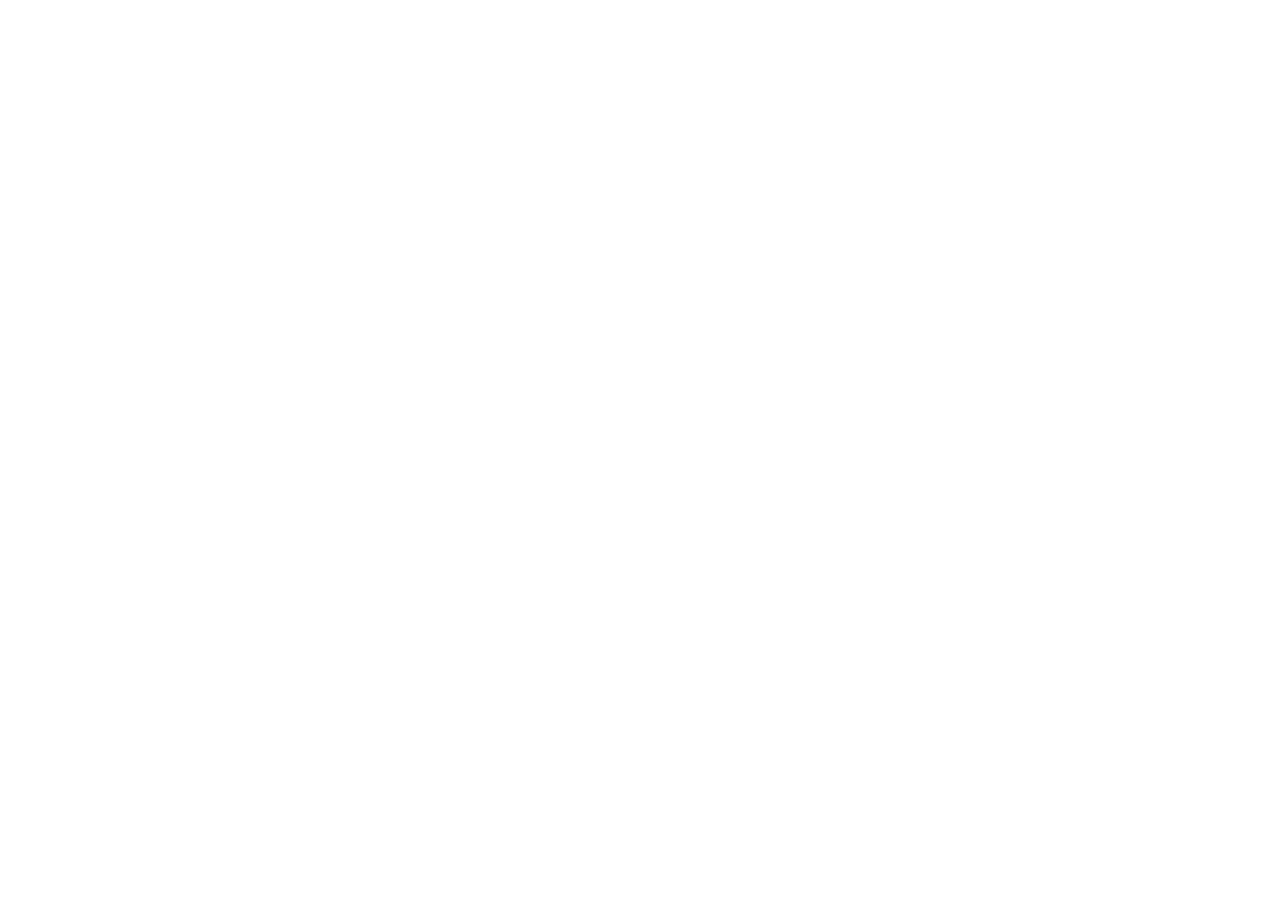
==== index.html @ 333dd953 "Updated Nov 5 2024" ====
<!DOCTYPE html>
<html lang="en">

<head>
    <meta charset="UTF-8">
    <meta name="viewport" content="width=device-width, initial-scale=1.0">
    <title>pol.jerryly.top</title>
</head>

<body>

</body>

</html>
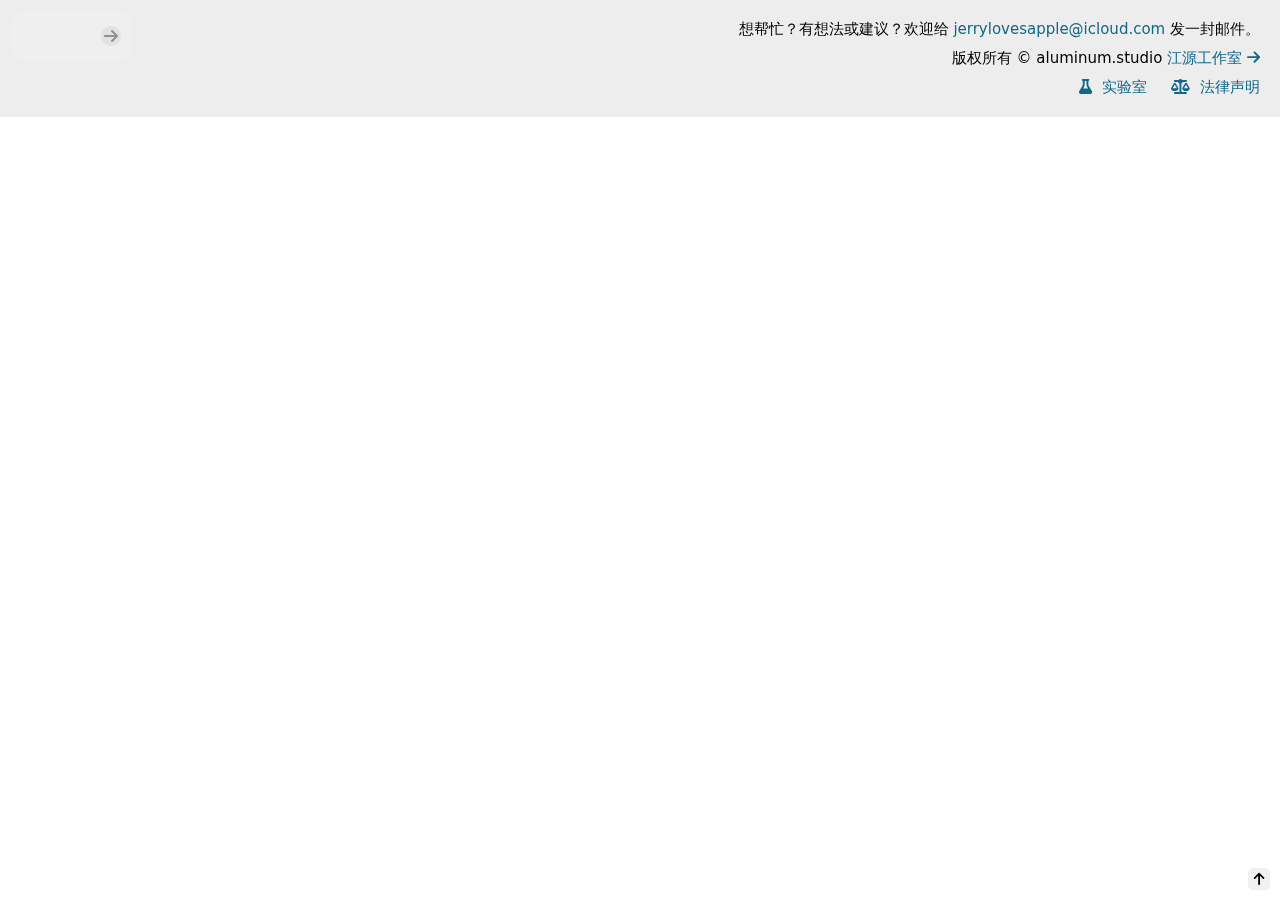
==== commit be24beec: "Updated Nov 5 2024" ====
--- a/index.html
+++ b/index.html
@@ -5,10 +5,21 @@
     <meta charset="UTF-8">
     <meta name="viewport" content="width=device-width, initial-scale=1.0">
     <title>pol.jerryly.top</title>
+    <script src="./static/js/jquery-3.7.1.js"></script>
+    <script src="./static/js/include.js"></script>
+    <script src="./static/js/loader.js"></script>
+    <link rel="stylesheet" href="./static/css/style.css">
+    <link rel="stylesheet" href="./static/fontawesome/css/all.css">
+    <link rel="preconnect" href="https://rsms.me/">
+    <link rel="stylesheet" href="https://rsms.me/inter/inter.css">
 </head>
 
 <body>
-
+    <include src="./layout/layout_for_index.html"></include>
+    <div class="loader-wrapper">
+        <i class="fa-solid fa-spinner fa-spin"></i>&emsp;<span id="loader-prompt">Preparing elements.</span>
+    </div>
+    <include src="./layout/footer.html"></include>
 </body>
 
 </html>--- a/static/css/style.css
+++ b/static/css/style.css
@@ -0,0 +1,663 @@
+/* 
+ * Author: Jiangyuan Li
+ * Version: 7.0
+ */
+
+/* all styles */
+
+:root {
+    color-scheme: light dark;
+    background: white;
+    color: black;
+}
+
+/* header styles */
+
+body {
+    margin: 0;
+}
+
+#attic {
+    width: 120px;
+    height: 50px;
+    position: fixed;
+    left: 10px;
+    top: 10px;
+    z-index: 40;
+    border-radius: 10px;
+    background-color: rgba(238, 238, 238, 0.85);
+    backdrop-filter: blur(12px);
+    -webkit-backdrop-filter: blur(12px);
+    -moz-backdrop-filter: blur(12px);
+    border: solid 1px #eee;
+    overflow-x: hidden;
+    overflow-y: scroll;
+    scrollbar-width: none;
+    transition: all 0.3s cubic-bezier(0, 1, 0, 1.03);
+}
+
+#attic>a {
+    display: block;
+    width: 75px;
+    transition: all 0.2s;
+    margin-left: 5px;
+    border-radius: 10px;
+}
+
+#attic>a:hover {
+    background-color: rgba(192, 192, 192, 0.50);
+}
+
+#attic.collapse>a {
+    border-radius: 5px;
+}
+
+.b-item a,
+#back-to-top a {
+    color: unset !important;
+    text-decoration: none !important;
+    display: block;
+    width: 100%;
+}
+
+#attic.collapse {
+    width: 250px;
+    height: calc(100vh - 20px);
+    border-radius: 15px;
+}
+
+#attic-items {
+    overflow-x: hidden;
+    overflow-y: scroll;
+    scrollbar-width: none;
+    padding-bottom: 5px;
+}
+
+.b-item {
+    width: calc(100% - 20px);
+    margin-left: 10px;
+    margin-top: 10px;
+    height: 18px;
+    padding-bottom: 5px;
+    color: transparent;
+    transition: all 0.2s;
+    font-size: 14px;
+    font-family: 'Inter', 'Source Han Sans', system-ui, -apple-system, BlinkMacSystemFont, 'Segoe UI', Roboto, Oxygen, Ubuntu, Cantarell, 'Open Sans', 'Helvetica Neue', sans-serif;
+}
+
+.b-item-0 {
+    height: 40px;
+    aspect-ratio: 9/5;
+    margin-top: 5px;
+    background-image: url(../img/home-button-light.svg);
+}
+
+.b-item-1 {
+    width: calc(100% - 20px);
+    margin-left: 10px;
+    padding-bottom: 5px;
+    color: transparent;
+    font-size: 14px;
+    font-family: 'Inter', 'Source Han Sans', system-ui, -apple-system, BlinkMacSystemFont, 'Segoe UI', Roboto, Oxygen, Ubuntu, Cantarell, 'Open Sans', 'Helvetica Neue', sans-serif;
+    border-bottom: solid 1px #cfcfcf;
+    transition: all 0.2s;
+}
+
+.b-item-2 {
+    width: calc(100% - 20px);
+    margin-left: 10px;
+    margin-top: 10px;
+    padding-bottom: 5px;
+    color: transparent;
+    font-size: 14px;
+    font-family: 'Inter', 'Source Han Sans', system-ui, -apple-system, BlinkMacSystemFont, 'Segoe UI', Roboto, Oxygen, Ubuntu, Cantarell, 'Open Sans', 'Helvetica Neue', sans-serif;
+    font-size: 13px;
+    font-weight: bold;
+    transition: all 0.2s;
+}
+
+#attic.collapse .b-item,
+#attic.collapse .b-item-1,
+#attic.collapse .b-item-2 {
+    color: rgba(0, 0, 0, 0.75);
+}
+
+#b-close {
+    width: 20px;
+    height: 20px;
+    background-color: rgba(213, 213, 213, 0.5);
+    border-radius: 20px;
+    position: absolute;
+    top: 15px;
+    right: 10px;
+    display: flex;
+    justify-content: center;
+    align-items: center;
+    color: #919191;
+    transition: all 0.2s cubic-bezier(0, 1, 0.5, 1.25);
+}
+
+#b-close:hover {
+    padding: 5px;
+    top: 10px;
+    right: 5px;
+    background-color: rgba(192, 192, 192, 0.50);
+}
+
+.b-item:hover {
+    background-color: rgba(192, 192, 192, 0.50);
+    padding: 5px;
+    border-radius: 10px;
+    margin-left: 5px;
+    margin-top: 5px;
+}
+
+#titleDisplay {
+    display: block;
+    padding-top: 10px;
+    font-weight: bold;
+    font-size: 18px;
+}
+
+#back-to-top {
+    width: 20px;
+    height: 20px;
+    position: fixed;
+    bottom: 10px;
+    right: 10px;
+    background-color: rgba(238, 238, 238, 0.85);
+    backdrop-filter: blur(12px);
+    -webkit-backdrop-filter: blur(12px);
+    -moz-backdrop-filter: blur(12px);
+    border: solid 1px #eee;
+    border-radius: 5px;
+    color: #000;
+    z-index: 30;
+    transition: all 0.2s;
+}
+
+#back-button {
+    width: 20px;
+    height: 20px;
+    font-size: 14px;
+    display: flex;
+    justify-content: center;
+    align-items: center;
+    transition: all 0.1s;
+}
+
+#back-to-top:hover #back-button,
+#back-to-top:hover {
+    width: 25px;
+    height: 25px;
+    border-radius: 5px;
+    background-color: rgba(192, 192, 192, 0.50);
+}
+
+/* loader style */
+
+.loader-wrapper {
+    width: 100%;
+    height: 100%;
+    position: fixed;
+    top: 0;
+    left: 0;
+    background-color: rgb(225, 225, 225);
+    display: flex;
+    flex-direction: row;
+    justify-content: center;
+    align-items: center;
+    color: black;
+    font-size: 28px;
+    text-align: center;
+    z-index: 15;
+}
+
+#loader-prompt {
+    font-size: 18px;
+    font-family: 'Inter', 'Source Han Sans', system-ui, -apple-system, BlinkMacSystemFont, 'Segoe UI', Roboto, Oxygen, Ubuntu, Cantarell, 'Open Sans', 'Helvetica Neue', sans-serif;
+}
+
+/* section style */
+
+#content-unit {
+    margin-left: 0px;
+    transition: all 0.2s;
+}
+
+#content-unit.active {
+    margin-left: 0px;
+}
+
+#header-unit {
+    position: fixed;
+    left: 130px;
+    right: 0px;
+    top: 10px;
+    width: auto;
+    margin-left: 10px;
+    margin-right: 10px;
+    height: 50px;
+    border-radius: 10px;
+    background-color: rgba(238, 238, 238, 0.5);
+    border: solid 1px #eee;
+    backdrop-filter: blur(12px);
+    -webkit-backdrop-filter: blur(12px);
+    -moz-backdrop-filter: blur(12px);
+    font-family: 'Inter', 'Source Han Sans', system-ui, -apple-system, BlinkMacSystemFont, 'Segoe UI', Roboto, Oxygen, Ubuntu, Cantarell, 'Open Sans', 'Helvetica Neue', sans-serif;
+    z-index: 1;
+    overflow: hidden;
+}
+
+#header-unit>div>a,
+#header-unit>div>span>a {
+    color: #000000;
+}
+
+.header {
+    width: 100%;
+    height: 24px;
+    font-weight: bold;
+    font-size: 15px;
+    margin-left: 0;
+    display: none;
+}
+
+#quick-links {
+    height: 50px;
+    width: calc(100vw - 150px);
+    margin-left: 0;
+    margin-right: 0;
+    border-right: none;
+    white-space: nowrap;
+    overflow-x: scroll;
+    overflow-y: hidden;
+    scrollbar-width: none;
+    display: flex;
+    justify-content: flex-start;
+    align-items: center;
+}
+
+#quick-links>b {
+    padding: unset;
+    padding-left: 10px;
+    font-size: 15px;
+}
+
+.quick-link {
+    display: inline;
+    border-radius: 20px;
+    padding: 5px;
+    padding-left: 10px;
+    padding-right: 10px;
+    border: solid 1px gray;
+    transition: all 0.3s;
+    margin-right: 5px;
+    font-size: 15px;
+}
+
+#quick-link-1 {
+    margin-left: 10px;
+}
+
+#dev-cal-1 {
+    font-family: 'Inter', 'Source Han Sans', system-ui, -apple-system, BlinkMacSystemFont, 'Segoe UI', Roboto, Oxygen, Ubuntu, Cantarell, 'Open Sans', 'Helvetica Neue', sans-serif;
+    font-size: 60px;
+    font-weight: bold;
+    margin-left: 30px;
+    margin-right: 30px;
+    margin-top: 120px;
+}
+
+#dev-cal-1>a {
+    color: #000;
+}
+
+#dev-cal-2 {
+    font-family: 'Inter', 'Source Han Sans', system-ui, -apple-system, BlinkMacSystemFont, 'Segoe UI', Roboto, Oxygen, Ubuntu, Cantarell, 'Open Sans', 'Helvetica Neue', sans-serif;
+    font-size: 15px;
+    z-index: -1;
+    margin-left: 30px;
+    margin-right: 30px;
+}
+
+#update {
+    font-family: 'Inter', 'Source Han Sans', system-ui, -apple-system, BlinkMacSystemFont, 'Segoe UI', Roboto, Oxygen, Ubuntu, Cantarell, 'Open Sans', 'Helvetica Neue', sans-serif;
+    font-weight: 20px;
+    color: rgba(0, 0, 0, 0.401);
+    margin-left: 30px;
+    margin-right: 30px;
+}
+
+/* element style */
+
+#copyright-info {
+    font-family: 'Inter', 'Source Han Sans', system-ui, -apple-system, BlinkMacSystemFont, 'Segoe UI', Roboto, Oxygen, Ubuntu, Cantarell, 'Open Sans', 'Helvetica Neue', sans-serif;
+    font-size: 15px;
+    text-align: right;
+    background-color: #dedede8b;
+    backdrop-filter: blur(12px);
+    -webkit-backdrop-filter: blur(12px);
+    -moz-backdrop-filter: blur(12px);
+    position: relative;
+    overflow: hidden;
+    padding: 10px;
+}
+
+.copyright-info {
+    margin: 10px;
+}
+
+.pages-container {
+    width: auto;
+    margin-top: 30px;
+    margin-right: 30px;
+    border: solid 1px #dddddd;
+    margin-left: 30px;
+    padding: 30px;
+    overflow-x: scroll;
+    overflow-y: hidden;
+    border-radius: 10px;
+}
+
+#glass {
+    width: 300px;
+    position: fixed;
+    right: 0;
+    top: 0;
+    bottom: 0;
+    z-index: 0;
+    background-color: #ffffff;
+    border-left: solid 1px #dddddd;
+    overflow: hidden;
+    display: flex;
+    flex-direction: column;
+    justify-content: center;
+    align-items: center;
+    font-family: 'Source Han Sans', 'Inter', system-ui, -apple-system, BlinkMacSystemFont, 'Segoe UI', Roboto, Oxygen, Ubuntu, Cantarell, 'Open Sans', 'Helvetica Neue', sans-serif;
+}
+
+#outside-glass {
+    width: auto;
+    margin-right: 300px;
+}
+
+#exhibit-info {
+    padding: 20px;
+    text-align: center;
+}
+
+#en-warn {
+    margin-left: 30px;
+    margin-right: 30px;
+    border-radius: 10px;
+    width: fit-content;
+    height: fit-content;
+    padding: 10px;
+    padding-left: 15px;
+    padding-right: 15px;
+    font-size: 16px;
+    font-weight: bold;
+    font-family: 'Source Han Sans', 'Inter', system-ui, -apple-system, BlinkMacSystemFont, 'Segoe UI', Roboto, Oxygen, Ubuntu, Cantarell, 'Open Sans', 'Helvetica Neue', sans-serif;
+    border: #dddddd solid 1px;
+    overflow: hidden;
+}
+
+.subtitle {
+    font-weight: bold;
+    font-size: 25px !important;
+}
+
+nav {
+    background-color: #f3f3f346;
+    padding: 1px;
+    padding-left: 30px;
+    padding-right: 30px;
+    font-family: 'Source Han Sans', 'Inter', system-ui, -apple-system, BlinkMacSystemFont, 'Segoe UI', Roboto, Oxygen, Ubuntu, Cantarell, 'Open Sans', 'Helvetica Neue', sans-serif;
+}
+
+.crumbs ol {
+    list-style-type: none;
+    padding-left: 0;
+}
+
+.crumb {
+    display: inline-block;
+}
+
+.crumb>a {
+    color: #38383891;
+}
+
+.crumb a::after {
+    display: inline-block;
+    color: #38383891;
+    content: ' / ';
+    font-size: 80%;
+    font-weight: bold;
+    padding: 0 3px;
+}
+
+/* media queries */
+
+@media (prefers-color-scheme: dark) {
+
+    #attic,
+    #back-to-top {
+        background-color: rgba(68, 68, 68, 0.85);
+        border: solid 1px #444;
+    }
+
+    #back-to-top {
+        color: #fff !important;
+    }
+
+    #attic.collapse .b-item,
+    #attic.collapse .b-item-1,
+    #attic.collapse .b-item-2 {
+        color: rgba(255, 255, 255, 0.75) !important;
+    }
+
+    .b-item,
+    .b-item-0,
+    .b-item-1,
+    .b-item-2,
+    #back-to-top {
+        color: transparent;
+    }
+
+    .b-item-1 {
+        border-bottom-color: rgba(145, 145, 145, 0.75);
+    }
+
+    .b-item-0 {
+        background-image: url(../img/home-button-dark.svg);
+    }
+
+    #b-close {
+        color: #eee;
+    }
+}
+
+@media (max-width: 768px) {
+    html {
+        scrollbar-color: unset !important;
+    }
+
+    #glass {
+        display: none !important;
+    }
+
+    #outside-glass {
+        width: 100vw !important;
+    }
+
+    @media (prefers-color-scheme: dark) {
+        #header-unit {
+            background-color: rgba(42, 42, 42, 0.5) !important;
+            border: solid 1px #707070;
+        }
+    }
+}
+
+@media (prefers-color-scheme: dark) {
+    :root {
+        background: black;
+        color: white;
+    }
+
+    svg {
+        fill: white;
+    }
+
+    a {
+        color: #9AEBA3 !important;
+    }
+
+    #copyright-info {
+        background-color: #3b3b3b8b;
+    }
+
+    #update {
+        color: rgb(255, 255, 255, 0.401) !important;
+    }
+
+    #header-unit,
+    #tool,
+    #header-collapse {
+        background-color: rgba(68, 68, 68, 0.85) !important;
+        border: solid 1px #444 !important;
+    }
+
+    #quick-links>b {
+        color: rgba(255, 255, 255, 0.5) !important;
+    }
+
+    .loader-wrapper {
+        background-color: #4d4d4d !important;
+        color: white !important;
+    }
+
+    #en-warn,
+    .pages-container,
+    #app-element-2,
+    #tool,
+    #header-collapse {
+        border-color: #575757 !important;
+    }
+
+    #glass {
+        background-color: #000 !important;
+        border-left-color: #575757 !important;
+    }
+
+    .crumb>a,
+    .crumb a::after {
+        color: #ffffffd4 !important;
+    }
+
+    .tool-elements>a,
+    #dev-cal-1>a,
+    #header-unit>div>a,
+    #header-unit>div>span>a,
+    .loader-wrapper,
+    .app-element-pop-ups.active>a,
+    .app-element-pop-ups-3.active ul#app-site-list>a {
+        color: white !important;
+    }
+
+    @media (max-width: 768px) {
+
+        .header,
+        #quick-links {
+            border-right: none !important;
+        }
+    }
+}
+
+/* special elements style */
+
+::-webkit-scrollbar {
+    width: 0px;
+    height: 0px;
+    border-radius: 10px;
+    background: rgba(224, 224, 224, 0.8);
+}
+
+::-webkit-scrollbar-track {
+    border-radius: 10px;
+    background: #f1f1f100;
+}
+
+::-webkit-scrollbar-thumb {
+    border-radius: 10px;
+    background: #888;
+}
+
+/* Make the scrollbar appear on top of the content */
+html {
+    scrollbar-width: none;
+    /* For Firefox */
+    scrollbar-color: #888 transparent;
+    /* For Firefox */
+}
+
+body {
+    overflow: overlay;
+    /* For WebKit browsers, enables overlay scrollbars */
+}
+
+/* WebKit browsers: Scrollbar customization */
+::-webkit-scrollbar {
+    display: none;
+    width: 8px;
+    /* Make it thin */
+    height: 0px;
+    /* For horizontal scrollbar */
+}
+
+::-webkit-scrollbar-track {
+    background: transparent;
+    /* Make track transparent */
+}
+
+::-webkit-scrollbar-thumb {
+    background-color: #888;
+    /* Scrollbar color */
+    border-radius: 4px;
+    /* Round scrollbar edges */
+}
+
+::-webkit-scrollbar-thumb:hover {
+    background-color: #555;
+    /* Darker on hover */
+}
+
+
+a {
+    text-decoration: none;
+    color: #13678A;
+}
+
+a:hover {
+    text-decoration: underline;
+    color: hsl(198, 76%, 51%);
+}
+
+@font-face {
+    font-family: 'Source Han Sans';
+    src: url(../fonts/SourceHanSansCN-Regular-min.woff2) format('woff2');
+    font-weight: normal;
+}
+
+@font-face {
+    font-family: 'Source Han Sans';
+    src: url(../fonts/SourceHanSansCN-Bold-min.woff2) format('woff2');
+    font-weight: bold;
+}
+
+@-moz-document url-prefix() {
+    div {
+        scrollbar-width: none;
+    }
+}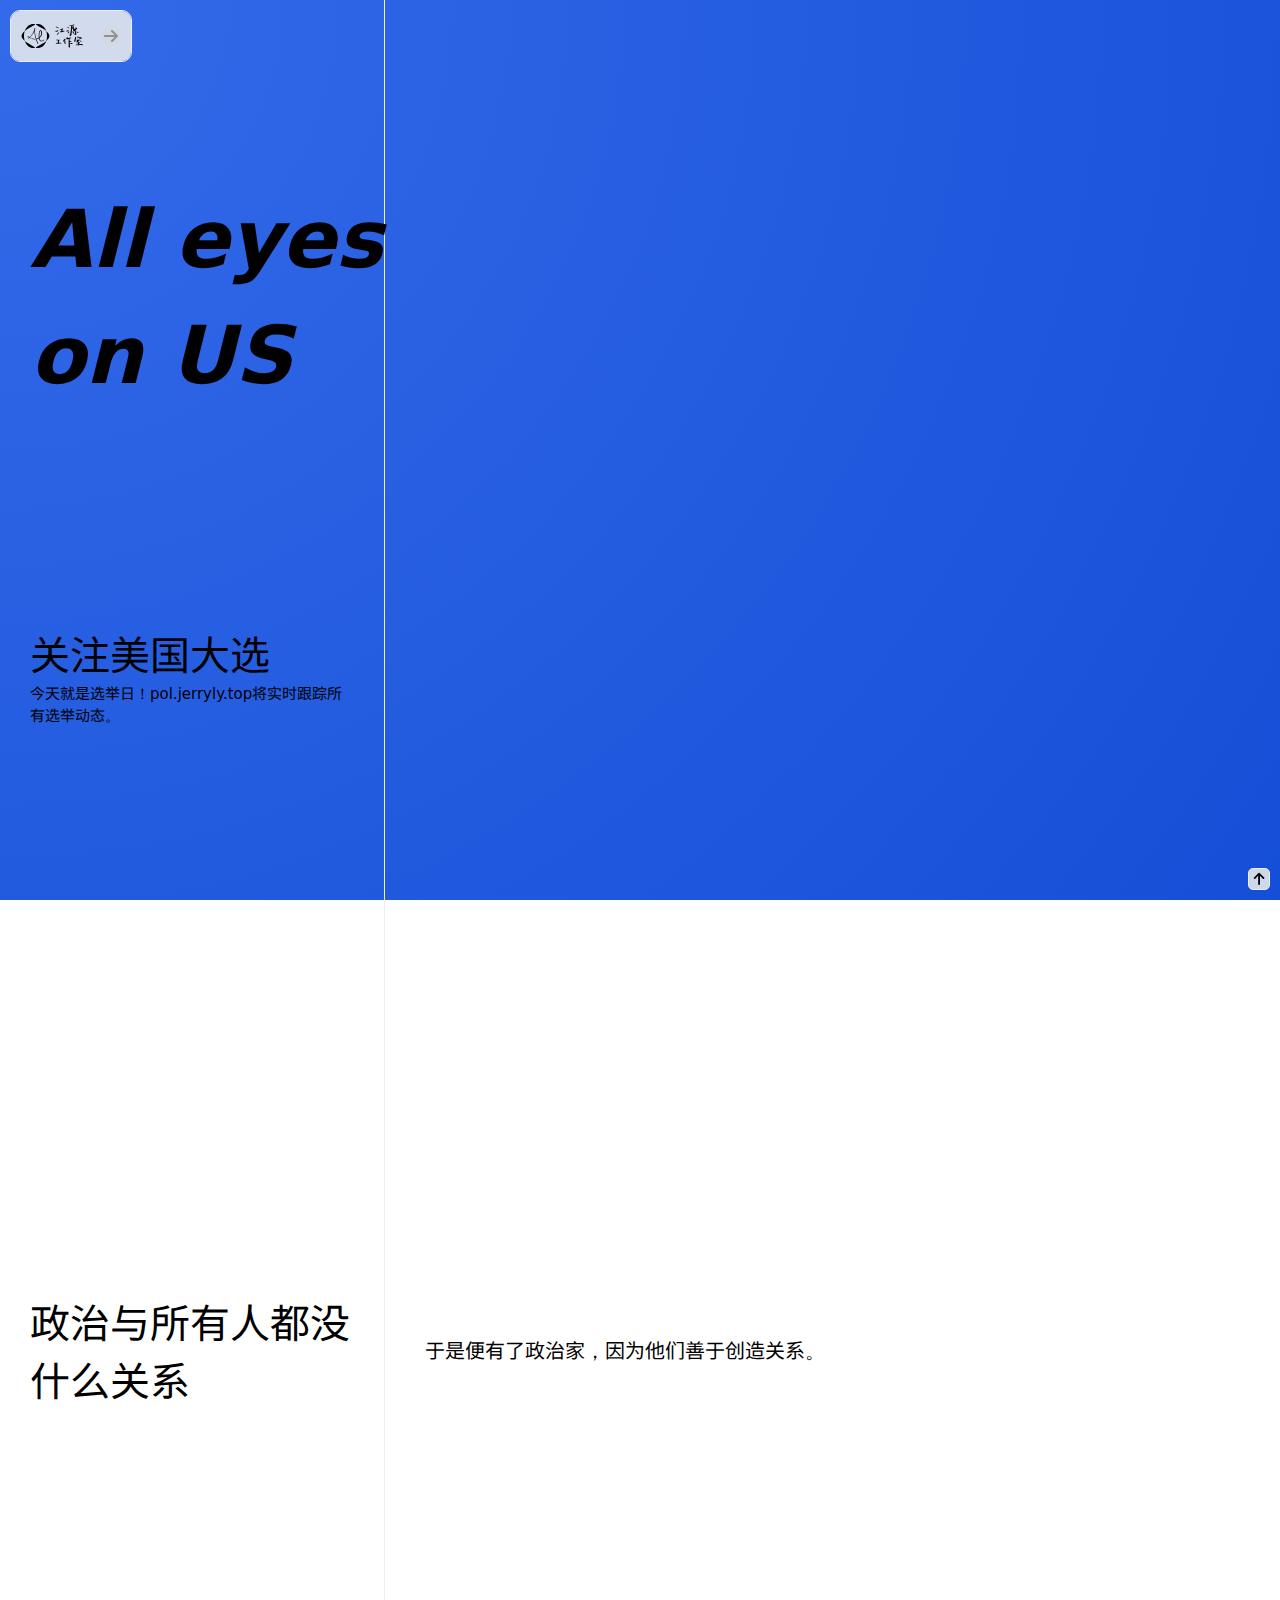
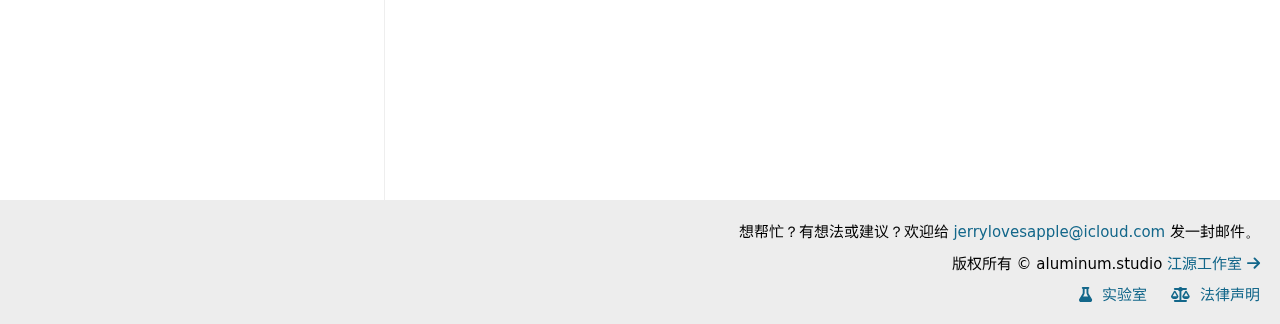
==== commit 8dac9981: "Updated Nov 5 2024" ====
--- a/index.html
+++ b/index.html
@@ -9,6 +9,7 @@
     <script src="./static/js/include.js"></script>
     <script src="./static/js/loader.js"></script>
     <link rel="stylesheet" href="./static/css/style.css">
+    <link rel="stylesheet" href="./static/css/index.css">
     <link rel="stylesheet" href="./static/fontawesome/css/all.css">
     <link rel="preconnect" href="https://rsms.me/">
     <link rel="stylesheet" href="https://rsms.me/inter/inter.css">
@@ -19,6 +20,25 @@
     <div class="loader-wrapper">
         <i class="fa-solid fa-spinner fa-spin"></i>&emsp;<span id="loader-prompt">Preparing elements.</span>
     </div>
+
+    <div class="pol-canvas" id="pol-canvas-1">
+        <div class="pol-canvas-text">
+            <div id="pol-canvas-1-text">All eyes on US <br></div>
+            <div id="pol-canvas-2-text">关注美国大选</div>
+            <p id="dev-cal-2">今天就是选举日！pol.jerryly.top将实时跟踪所有选举动态。</p>
+        </div>
+        <iframe
+            src="https://projects.fivethirtyeight.com/polls/president-general/2024/national/?ex_cid=abcpromo#:~:text=Who’s ahead in the national polls?"
+            frameborder="0"></iframe>
+    </div>
+
+    <div class="pol-canvas" id="pol-canvas-2">
+        <div class="pol-canvas-text">
+            <div id="pol-canvas-2-text">政治与所有人都没什么关系</div>
+        </div>
+        <div id="dev-cal-2">于是便有了政治家，因为他们善于创造关系。</div>
+    </div>
+
     <include src="./layout/footer.html"></include>
 </body>
 
--- a/static/css/index.css
+++ b/static/css/index.css
@@ -0,0 +1,83 @@
+/* Jerry wrote this */
+
+@media (max-width: 1024px) {
+    iframe {
+        width: 100% !important;
+        height: 60% !important;
+        bottom: 0 !important;
+    }
+
+    .pol-canvas-text {
+        width: 100% !important;
+        height: 40% !important;
+    }
+
+    #pol-canvas-1-text {
+        font-size: 60px !important;
+    }
+}
+
+@media (prefers-color-scheme: dark) {
+    .pol-canvas-text {
+        border-right-color: #454545 !important;
+    }
+}
+
+.pol-canvas {
+    width: 100vw;
+    height: 100vh;
+    display: flex;
+    flex-direction: row;
+    justify-content: center;
+    position: relative;
+}
+
+#pol-canvas-1 {
+    background-image: radial-gradient(circle at top left, hsl(222, 81%, 56%), #164fd7);
+}
+
+.pol-canvas-text {
+    width: calc(30% - 30px);
+    height: 100%;
+    font-family: 'Inter', 'Source Han Sans', system-ui, -apple-system, BlinkMacSystemFont, 'Segoe UI', Roboto, Oxygen, Ubuntu, Cantarell, 'Open Sans', 'Helvetica Neue', sans-serif;
+    font-size: 40px;
+    text-align: left;
+    display: flex;
+    flex-direction: column;
+    justify-content: center;
+    position: absolute;
+    left: 30px;
+    border-right: solid 1px #eee;
+}
+
+#pol-canvas-1-text {
+    height: 50%;
+    font-size: 80px;
+    font-style: italic;
+    font-weight: bold;
+}
+
+#dev-cal-2 {
+    z-index: unset;
+    margin: 0;
+    margin-right: 30px;
+}
+
+iframe {
+    position: absolute;
+    right: 0;
+    bottom: 0;
+    height: 100%;
+    width: 70%;
+}
+
+#pol-canvas-2-text {
+    padding-right: 30px;
+}
+
+.pol-canvas>#dev-cal-2 {
+    height: 100%;
+    display: flex;
+    font-size: 20px;
+    align-items: center;
+}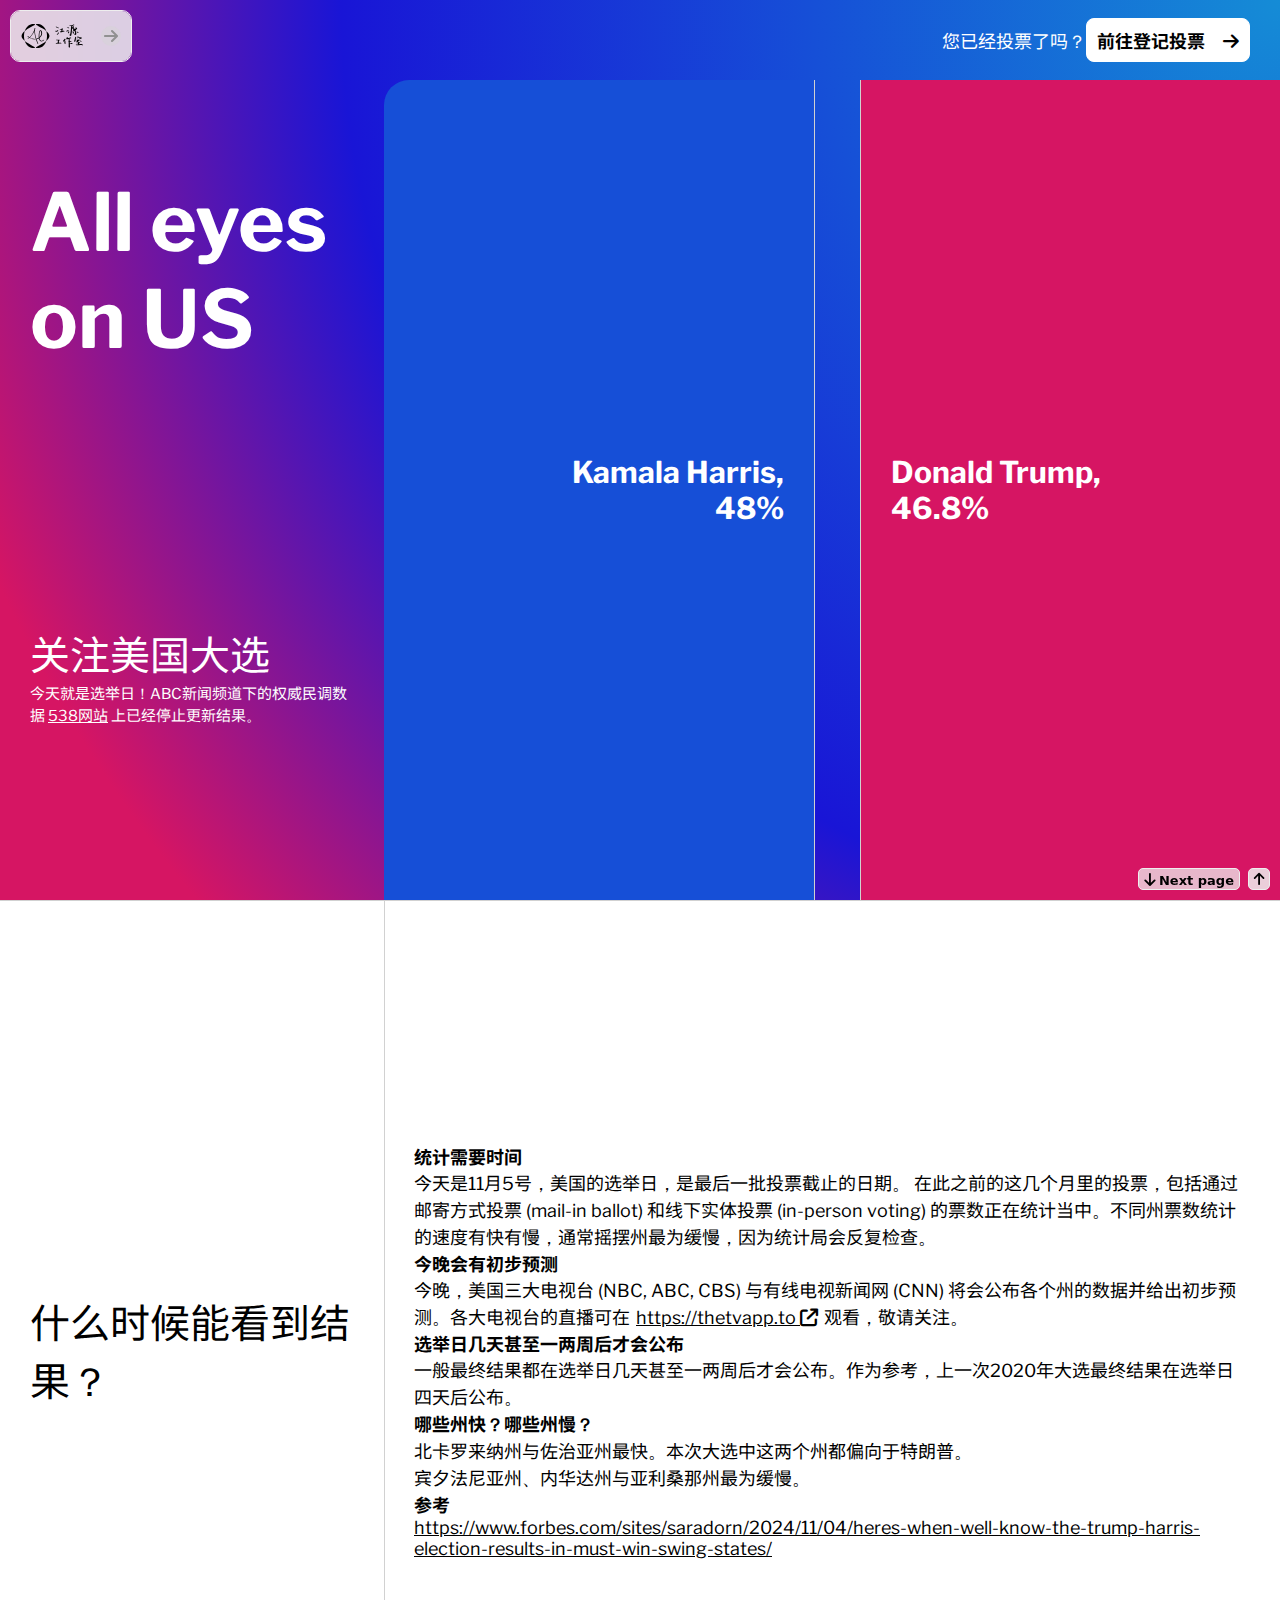
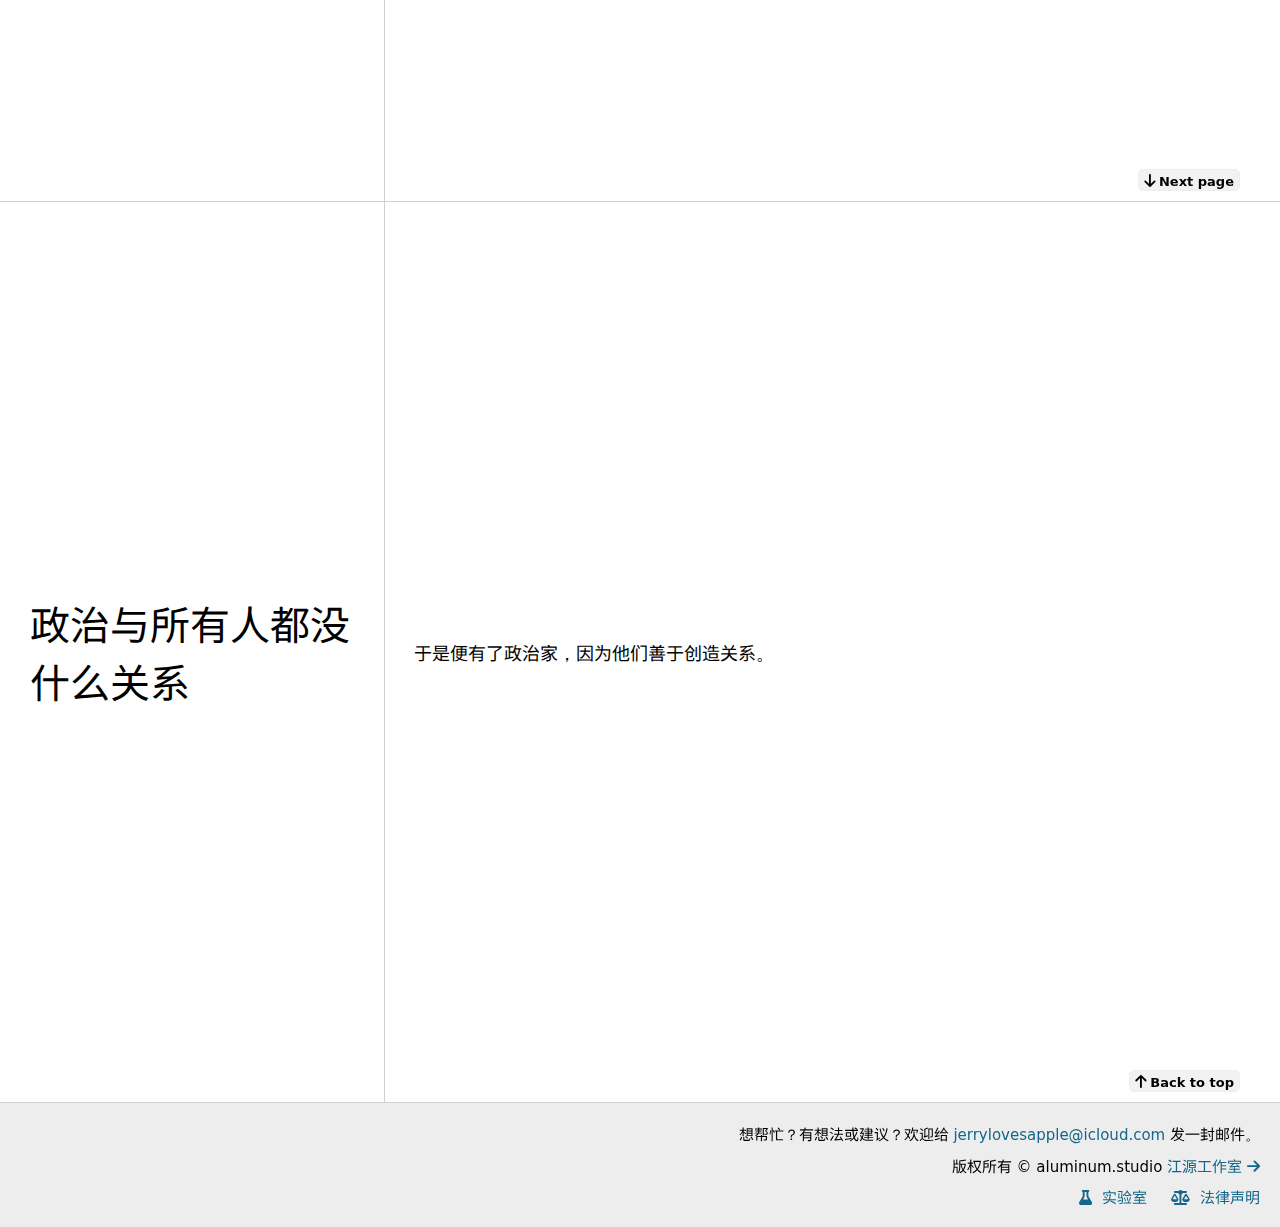
==== commit 8bded697: "Updated Nov 5 2024" ====
--- a/index.html
+++ b/index.html
@@ -13,6 +13,10 @@
     <link rel="stylesheet" href="./static/fontawesome/css/all.css">
     <link rel="preconnect" href="https://rsms.me/">
     <link rel="stylesheet" href="https://rsms.me/inter/inter.css">
+    <link rel="preconnect" href="https://fonts.googleapis.com">
+    <link rel="preconnect" href="https://fonts.gstatic.com" crossorigin>
+    <link href="https://fonts.googleapis.com/css2?family=Libre+Franklin:ital,wght@0,100..900;1,100..900&display=swap"
+        rel="stylesheet">
 </head>
 
 <body>
@@ -22,24 +26,99 @@
     </div>
 
     <div class="pol-canvas" id="pol-canvas-1">
-        <div class="pol-canvas-text">
+        <div class="pol-canvas-text" id="pol-canvas-text-1">
             <div id="pol-canvas-1-text">All eyes on US <br></div>
             <div id="pol-canvas-2-text">关注美国大选</div>
-            <p id="dev-cal-2">今天就是选举日！pol.jerryly.top将实时跟踪所有选举动态。</p>
+            <p id="dev-cal-2">
+                今天就是选举日！ABC新闻频道下的权威民调数据
+                <a
+                    href="https://projects.fivethirtyeight.com/polls/president-general/2024/national/?ex_cid=abcpromo">538网站</a>
+                上已经停止更新结果。
+            </p>
         </div>
-        <iframe
-            src="https://projects.fivethirtyeight.com/polls/president-general/2024/national/?ex_cid=abcpromo#:~:text=Who’s ahead in the national polls?"
-            frameborder="0"></iframe>
+        <div id="pol-canvas-1-box">
+            <div id="dev-cal-2">您已经投票了吗？
+                <a href="https://iwillvote.com/">
+                    <span>
+                        前往登记投票&emsp;<i class="fas fa-arrow-right"></i>
+                    </span>
+                </a>
+            </div>
+        </div>
+        <div id="pol-canvas-1-box-2">
+            <div id="blue">
+                <p id="dev-cal-2">Kamala Harris, <br>48%</p>
+            </div>
+            <div id="red">
+                <p id="dev-cal-2">Donald Trump, <br>46.8%</p>
+            </div>
+        </div>
+        <a href="#pol-canvas-2">
+            <div id="canvas-clicker">
+                <i class="fas fa-arrow-down"></i>&emsp13;Next page
+            </div>
+        </a>
     </div>
 
-    <div class="pol-canvas" id="pol-canvas-2">
+    <div class="pol-canvas" id="pol-canvas-4">
+        <div class="pol-canvas-text">
+            <div id="pol-canvas-2-text">什么时候能看到结果？</div>
+        </div>
+        <div class="pol-canvas-text-g">
+            <div id="dev-cal-2">
+                <b>统计需要时间</b>
+                <br>今天是11月5号，美国的选举日，是最后一批投票截止的日期。
+                在此之前的这几个月里的投票，包括通过邮寄方式投票 (mail-in ballot) 和线下实体投票 (in-person voting)
+                的票数正在统计当中。不同州票数统计的速度有快有慢，通常摇摆州最为缓慢，因为统计局会反复检查。
+                <br><b>今晚会有初步预测</b>
+                <br>今晚，美国三大电视台 (NBC, ABC, CBS) 与有线电视新闻网 (CNN) 将会公布各个州的数据并给出初步预测。各大电视台的直播可在&emsp13;<a
+                    href="https://thetvapp.to">https://thetvapp.to <i
+                        class="fa-solid fa-arrow-up-right-from-square"></i></a>&emsp13;观看，敬请关注。
+                <br><b>选举日几天甚至一两周后才会公布</b>
+                <br>一般最终结果都在选举日几天甚至一两周后才会公布。作为参考，上一次2020年大选最终结果在选举日四天后公布。
+                <br><b>哪些州快？哪些州慢？</b>
+                <br>北卡罗来纳州与佐治亚州最快。本次大选中这两个州都偏向于特朗普。
+                <br>宾夕法尼亚州、内华达州与亚利桑那州最为缓慢。
+                <br><b>参考</b>
+                <br><a
+                    href="https://www.forbes.com/sites/saradorn/2024/11/04/heres-when-well-know-the-trump-harris-election-results-in-must-win-swing-states/">https://www.forbes.com/sites/saradorn/2024/11/04/heres-when-well-know-the-trump-harris-election-results-in-must-win-swing-states/</a>
+            </div>
+        </div>
+        <a href="#pol-canvas-3">
+            <div id="canvas-clicker">
+                <i class="fas fa-arrow-down"></i>&emsp13;Next page
+            </div>
+        </a>
+    </div>
+
+    <div class="pol-canvas" id="pol-canvas-3">
         <div class="pol-canvas-text">
             <div id="pol-canvas-2-text">政治与所有人都没什么关系</div>
         </div>
-        <div id="dev-cal-2">于是便有了政治家，因为他们善于创造关系。</div>
+        <div class="pol-canvas-text-g">
+            <div id="dev-cal-2">于是便有了政治家，因为他们善于创造关系。</div>
+        </div>
+        <a href="#pol-canvas-1">
+            <div id="canvas-clicker">
+                <i class="fas fa-arrow-up"></i>&emsp13;Back to top
+            </div>
+        </a>
     </div>
 
     <include src="./layout/footer.html"></include>
+    <script>
+        document.querySelectorAll('.pol-canvas').forEach(element => {
+            element.classList.add('fade-in');
+        });
+        document.addEventListener("DOMContentLoaded", function () {
+            setTimeout(() => {
+                const fadeInElements = document.querySelectorAll('.fade-in');
+                fadeInElements.forEach(element => {
+                    element.classList.add('active');
+                });
+            }, 100); // 100 milliseconds delay
+        });
+    </script>
 </body>
 
 </html>--- a/static/css/index.css
+++ b/static/css/index.css
@@ -1,25 +1,94 @@
 /* Jerry wrote this */
 
 @media (max-width: 1024px) {
-    iframe {
+    #pol-canvas-1-box-2 {
         width: 100% !important;
         height: 60% !important;
         bottom: 0 !important;
     }
 
-    .pol-canvas-text {
-        width: 100% !important;
-        height: 40% !important;
+    #pol-canvas-1>.pol-canvas-text {
+        width: calc(100% - 30px) !important;
+        height: calc(25% - 30px) !important;
+        top: calc(15% + 15px) !important;
+        font-weight: unset;
     }
 
     #pol-canvas-1-text {
-        font-size: 60px !important;
+        font-size: 50px !important;
+    }
+
+    #pol-canvas-2 {
+        width: calc(100% - 30px);
+        height: 80vh;
+        justify-content: start;
+        align-items: start;
+        margin-left: 30px;
+        margin-right: 30px;
+    }
+
+    #pol-canvas-4, #pol-canvas-3{
+        height: 100vh;
+    }
+
+    .pol-canvas>.pol-canvas-text {
+        width: 100% !important;
+        height: 15vh !important;
+        text-align: left;
+        left: 30px !important;
+        top: 0 !important;
+        font-size: 30px;
+        font-weight: bold;
+    }
+
+    #pol-canvas-2 #dev-cal-2 {
+        height: unset;
+        margin-left: 0;
+    }
+
+    .pol-canvas-text-g {
+        left: 0;
+        top: 0vh !important;
+        width: 100% !important;
+    }
+
+    .pol-canvas-text-g #dev-cal-2{
+        width: calc(100% - 60px);
+        word-wrap: break-word;
+    }
+
+    #pol-canvas-1-box {
+        width: 100% !important;
+        height: 15% !important;
+        background-color: white;
+        color: #000;
+        display: flex;
+        justify-content: flex-end;
+        align-items: flex-end;
+        border-bottom-left-radius: 20px;
+        border-bottom-right-radius: 20px;
+    }
+
+    #pol-canvas-1-box>#dev-cal-2 {
+        height: unset !important;
+        display: block !important;
+        font-size: 20px !important;
+        margin-bottom: 10px;
+        text-align: right;
     }
 }
 
 @media (prefers-color-scheme: dark) {
-    .pol-canvas-text {
+    #blue {
         border-right-color: #454545 !important;
+    }
+
+    #red {
+        border-left-color: #454545 !important;
+    }
+
+    .pol-canvas {
+        border-bottom-color: #454545 !important;
     }
 }
 
@@ -30,16 +99,19 @@
     flex-direction: row;
     justify-content: center;
     position: relative;
+    overflow: hidden;
+    border-bottom: solid 1px #d1d1d1;
 }
 
 #pol-canvas-1 {
-    background-image: radial-gradient(circle at top left, hsl(222, 81%, 56%), #164fd7);
+    background-image: radial-gradient(circle at top right, #158CD6, #164FD7, #1915D6, #D61563 90%);
+    color: #fff;
 }
 
 .pol-canvas-text {
     width: calc(30% - 30px);
     height: 100%;
-    font-family: 'Inter', 'Source Han Sans', system-ui, -apple-system, BlinkMacSystemFont, 'Segoe UI', Roboto, Oxygen, Ubuntu, Cantarell, 'Open Sans', 'Helvetica Neue', sans-serif;
+    font-family: 'Libre Franklin', 'Source Han Sans', system-ui, -apple-system, BlinkMacSystemFont, 'Segoe UI', Roboto, Oxygen, Ubuntu, Cantarell, 'Open Sans', 'Helvetica Neue', sans-serif;
     font-size: 40px;
     text-align: left;
     display: flex;
@@ -47,28 +119,77 @@
     justify-content: center;
     position: absolute;
     left: 30px;
-    border-right: solid 1px #eee;
+    border-right: solid 1px #d1d1d1;
+}
+
+#pol-canvas-text-1 {
+    border-right: none;
 }
 
 #pol-canvas-1-text {
     height: 50%;
     font-size: 80px;
-    font-style: italic;
-    font-weight: bold;
+    font-weight: bold;
+}
+
+#pol-canvas-1-box {
+    position: absolute;
+    top: 0;
+    right: 0;
+    width: calc(70% - 1px);
+    height: 80px;
+    transition: all 0.2s cubic-bezier(0.075, 0.82, 0.165, 1);
 }
 
 #dev-cal-2 {
+    font-family: 'Libre Franklin', 'Source Han Sans', system-ui, -apple-system, BlinkMacSystemFont, 'Segoe UI', Roboto, Oxygen, Ubuntu, Cantarell, 'Open Sans', 'Helvetica Neue', sans-serif;
     z-index: unset;
     margin: 0;
     margin-right: 30px;
 }
 
-iframe {
+#pol-canvas-1-box-2 {
     position: absolute;
     right: 0;
     bottom: 0;
-    height: 100%;
+    height: calc(100% - 80px);
     width: 70%;
+    display: flex;
+    border-top-left-radius: 25px;
+    border-top-left-radius: 25px;
+    overflow: hidden;
+}
+
+#blue {
+    height: 100%;
+    width: 48%;
+    position: absolute;
+    left: 0px;
+    background-color: #164FD7;
+    display: flex;
+    justify-content: end;
+    align-items: center;
+    text-align: right;
+    border-right: solid 1px #d1d1d1;
+}
+
+#red {
+    position: absolute;
+    right: 0;
+    height: 100%;
+    width: 46.8%;
+    background-color: #D61563;
+    display: flex;
+    justify-content: start;
+    align-items: center;
+    border-left: solid 1px #d1d1d1;
+}
+
+#blue>#dev-cal-2,
+#red>#dev-cal-2 {
+    font-size: 30px;
+    margin-left: 30px;
+    font-weight: bold;
 }
 
 #pol-canvas-2-text {
@@ -80,4 +201,97 @@
     display: flex;
     font-size: 20px;
     align-items: center;
+}
+
+#pol-canvas-1-box>#dev-cal-2 {
+    display: flex;
+    justify-content: end;
+    align-items: center;
+    height: 100%;
+    width: calc(100% - 30px);
+    margin-right: 30px;
+    font-size: 18px;
+    transition: all 0.2s;
+}
+
+.pol-canvas a {
+    color: unset;
+    text-decoration: underline;
+}
+
+.fade-in {
+    transform: translateY(-90px);
+    transition: all 0.6s cubic-bezier(0.075, 0.82, 0.165, 1);
+}
+
+.fade-in.active {
+    transform: translateY(0px);
+}
+
+#pol-canvas-1-box>#dev-cal-2>a {
+    background-color: #fff;
+    border: solid 1px #ffffff;
+    color: #000;
+    padding: 8px;
+    padding-left: 10px;
+    padding-right: 10px;
+    font-weight: bold;
+    border-radius: 0.5rem;
+    text-decoration: none;
+    transition: all 0.2s;
+}
+
+#pol-canvas-1-box>#dev-cal-2>a:hover {
+    background-color: transparent;
+    color: white;
+}
+
+#canvas-clicker {
+    position: absolute;
+    bottom: 10px;
+    right: 40px;
+    width: fit-content;
+    padding-left: 5px;
+    padding-right: 5px;
+    height: 20px;
+    display: flex;
+    justify-content: center;
+    align-items: center;
+    border-radius: 5px;
+    background-color: rgba(238, 238, 238, 0.75);
+    backdrop-filter: blur(12px);
+    border: solid 1px #eee;
+    overflow: hidden;
+    color: black;
+    font-size: 13px;
+    transition: all 0.2s;
+    text-align: center;
+    font-weight: bold;
+    font-family: 'Inter', 'Source Han Sans', system-ui, -apple-system, BlinkMacSystemFont, 'Segoe UI', Roboto, Oxygen, Ubuntu, Cantarell, 'Open Sans', 'Helvetica Neue', sans-serif;
+}
+
+#canvas-clicker i {
+    font-size: 15px;
+}
+
+#canvas-clicker:hover {
+    width: fit-content;
+    padding-left: 10px;
+    padding-right: 10px;
+    height: 25px;
+}
+
+.pol-canvas-text-g {
+    width: calc(70%);
+    height: 100%;
+    position: absolute;
+    right: 0;
+    display: flex;
+    justify-content: start;
+    align-items: center;
+}
+
+.pol-canvas-text-g #dev-cal-2 {
+    font-size: 18px;
+    margin-left: 30px;
 }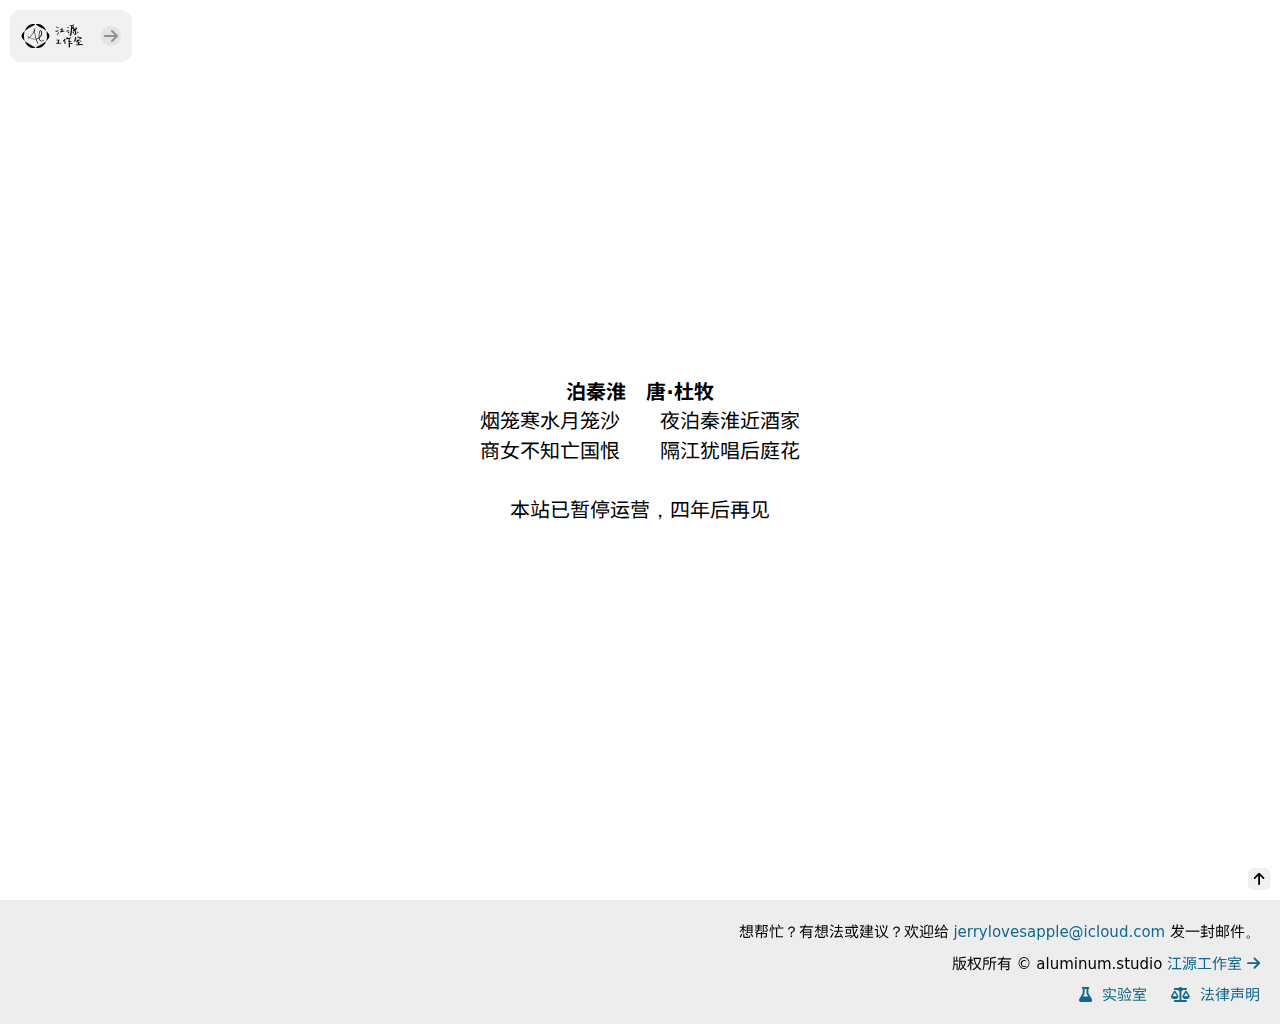
==== commit 7e9e33c2: "Updated Nov 28 2024" ====
--- a/index.html
+++ b/index.html
@@ -25,84 +25,15 @@
         <i class="fa-solid fa-spinner fa-spin"></i>&emsp;<span id="loader-prompt">Preparing elements.</span>
     </div>
 
-    <div class="pol-canvas" id="pol-canvas-1">
-        <div class="pol-canvas-text" id="pol-canvas-text-1">
-            <div id="pol-canvas-1-text">All eyes on US <br></div>
-            <div id="pol-canvas-2-text">关注美国大选</div>
-            <p id="dev-cal-2">
-                今天就是选举日！ABC新闻频道下的权威民调数据
-                <a
-                    href="https://projects.fivethirtyeight.com/polls/president-general/2024/national/?ex_cid=abcpromo">538网站</a>
-                上已经停止更新结果。
-            </p>
-        </div>
-        <div id="pol-canvas-1-box">
-            <div id="dev-cal-2">您已经投票了吗？
-                <a href="https://iwillvote.com/">
-                    <span>
-                        前往登记投票&emsp;<i class="fas fa-arrow-right"></i>
-                    </span>
-                </a>
-            </div>
-        </div>
-        <div id="pol-canvas-1-box-2">
-            <div id="blue">
-                <p id="dev-cal-2">Kamala Harris, <br>48%</p>
-            </div>
-            <div id="red">
-                <p id="dev-cal-2">Donald Trump, <br>46.8%</p>
-            </div>
-        </div>
-        <a href="#pol-canvas-2">
-            <div id="canvas-clicker">
-                <i class="fas fa-arrow-down"></i>&emsp13;Next page
-            </div>
-        </a>
-    </div>
-
-    <div class="pol-canvas" id="pol-canvas-4">
-        <div class="pol-canvas-text">
-            <div id="pol-canvas-2-text">什么时候能看到结果？</div>
-        </div>
-        <div class="pol-canvas-text-g">
-            <div id="dev-cal-2">
-                <b>统计需要时间</b>
-                <br>今天是11月5号，美国的选举日，是最后一批投票截止的日期。
-                在此之前的这几个月里的投票，包括通过邮寄方式投票 (mail-in ballot) 和线下实体投票 (in-person voting)
-                的票数正在统计当中。不同州票数统计的速度有快有慢，通常摇摆州最为缓慢，因为统计局会反复检查。
-                <br><b>今晚会有初步预测</b>
-                <br>今晚，美国三大电视台 (NBC, ABC, CBS) 与有线电视新闻网 (CNN) 将会公布各个州的数据并给出初步预测。各大电视台的直播可在&emsp13;<a
-                    href="https://thetvapp.to">https://thetvapp.to <i
-                        class="fa-solid fa-arrow-up-right-from-square"></i></a>&emsp13;观看，敬请关注。
-                <br><b>选举日几天甚至一两周后才会公布</b>
-                <br>一般最终结果都在选举日几天甚至一两周后才会公布。作为参考，上一次2020年大选最终结果在选举日四天后公布。
-                <br><b>哪些州快？哪些州慢？</b>
-                <br>北卡罗来纳州与佐治亚州最快。本次大选中这两个州都偏向于特朗普。
-                <br>宾夕法尼亚州、内华达州与亚利桑那州最为缓慢。
-                <br><b>参考</b>
-                <br><a
-                    href="https://www.forbes.com/sites/saradorn/2024/11/04/heres-when-well-know-the-trump-harris-election-results-in-must-win-swing-states/">https://www.forbes.com/sites/saradorn/2024/11/04/heres-when-well-know-the-trump-harris-election-results-in-must-win-swing-states/</a>
-            </div>
-        </div>
-        <a href="#pol-canvas-3">
-            <div id="canvas-clicker">
-                <i class="fas fa-arrow-down"></i>&emsp13;Next page
-            </div>
-        </a>
-    </div>
-
-    <div class="pol-canvas" id="pol-canvas-3">
-        <div class="pol-canvas-text">
-            <div id="pol-canvas-2-text">政治与所有人都没什么关系</div>
-        </div>
-        <div class="pol-canvas-text-g">
-            <div id="dev-cal-2">于是便有了政治家，因为他们善于创造关系。</div>
-        </div>
-        <a href="#pol-canvas-1">
-            <div id="canvas-clicker">
-                <i class="fas fa-arrow-up"></i>&emsp13;Back to top
-            </div>
-        </a>
+    <div id="suspended-notice">
+        <span id="suspended-notice-info">
+            <b>泊秦淮&emsp;唐·杜牧</b><br>
+            烟笼寒水月笼沙　　夜泊秦淮近酒家<br>
+            商女不知亡国恨　　隔江犹唱后庭花<br><br>
+        </span>
+        <span id="suspended-notice-info">
+            本站已暂停运营，四年后再见
+        </span>
     </div>
 
     <include src="./layout/footer.html"></include>
--- a/static/css/index.css
+++ b/static/css/index.css
@@ -1,297 +1,22 @@
-/* Jerry wrote this */
-
-@media (max-width: 1024px) {
-    #pol-canvas-1-box-2 {
-        width: 100% !important;
-        height: 60% !important;
-        bottom: 0 !important;
-    }
-
-    #pol-canvas-1>.pol-canvas-text {
-        width: calc(100% - 30px) !important;
-        height: calc(25% - 30px) !important;
-        top: calc(15% + 15px) !important;
-        font-weight: unset;
-    }
-
-    #pol-canvas-1-text {
-        font-size: 50px !important;
-    }
-
-    #pol-canvas-2 {
-        width: calc(100% - 30px);
-        height: 80vh;
-        justify-content: start;
-        align-items: start;
-        margin-left: 30px;
-        margin-right: 30px;
-    }
-
-    #pol-canvas-4, #pol-canvas-3{
-        height: 100vh;
-    }
-
-    .pol-canvas>.pol-canvas-text {
-        width: 100% !important;
-        height: 15vh !important;
-        text-align: left;
-        left: 30px !important;
-        top: 0 !important;
-        font-size: 30px;
-        font-weight: bold;
-    }
-
-    #pol-canvas-2 #dev-cal-2 {
-        height: unset;
-        margin-left: 0;
-    }
-
-    .pol-canvas-text-g {
-        left: 0;
-        top: 0vh !important;
-        width: 100% !important;
-    }
-
-    .pol-canvas-text-g #dev-cal-2{
-        width: calc(100% - 60px);
-        word-wrap: break-word;
-    }
-
-    #pol-canvas-1-box {
-        width: 100% !important;
-        height: 15% !important;
-        background-color: white;
-        color: #000;
-        display: flex;
-        justify-content: flex-end;
-        align-items: flex-end;
-        border-bottom-left-radius: 20px;
-        border-bottom-right-radius: 20px;
-    }
-
-    #pol-canvas-1-box>#dev-cal-2 {
-        height: unset !important;
-        display: block !important;
-        font-size: 20px !important;
-        margin-bottom: 10px;
-        text-align: right;
-    }
-}
-
-@media (prefers-color-scheme: dark) {
-    #blue {
-        border-right-color: #454545 !important;
-    }
-
-    #red {
-        border-left-color: #454545 !important;
-    }
-
-    .pol-canvas {
-        border-bottom-color: #454545 !important;
-    }
-}
-
-.pol-canvas {
+#suspended-notice {
     width: 100vw;
     height: 100vh;
     display: flex;
-    flex-direction: row;
+    /* display: none; */
     justify-content: center;
-    position: relative;
-    overflow: hidden;
-    border-bottom: solid 1px #d1d1d1;
+    align-items: center;
+    flex-direction: column;
 }
 
-#pol-canvas-1 {
-    background-image: radial-gradient(circle at top right, #158CD6, #164FD7, #1915D6, #D61563 90%);
-    color: #fff;
+#suspended-notice-text {
+    text-align: center;
+    font-size: 100px;
+    margin: 10px;
 }
 
-.pol-canvas-text {
-    width: calc(30% - 30px);
-    height: 100%;
-    font-family: 'Libre Franklin', 'Source Han Sans', system-ui, -apple-system, BlinkMacSystemFont, 'Segoe UI', Roboto, Oxygen, Ubuntu, Cantarell, 'Open Sans', 'Helvetica Neue', sans-serif;
-    font-size: 40px;
-    text-align: left;
-    display: flex;
-    flex-direction: column;
-    justify-content: center;
-    position: absolute;
-    left: 30px;
-    border-right: solid 1px #d1d1d1;
-}
-
-#pol-canvas-text-1 {
-    border-right: none;
-}
-
-#pol-canvas-1-text {
-    height: 50%;
-    font-size: 80px;
-    font-weight: bold;
-}
-
-#pol-canvas-1-box {
-    position: absolute;
-    top: 0;
-    right: 0;
-    width: calc(70% - 1px);
-    height: 80px;
-    transition: all 0.2s cubic-bezier(0.075, 0.82, 0.165, 1);
-}
-
-#dev-cal-2 {
-    font-family: 'Libre Franklin', 'Source Han Sans', system-ui, -apple-system, BlinkMacSystemFont, 'Segoe UI', Roboto, Oxygen, Ubuntu, Cantarell, 'Open Sans', 'Helvetica Neue', sans-serif;
-    z-index: unset;
-    margin: 0;
-    margin-right: 30px;
-}
-
-#pol-canvas-1-box-2 {
-    position: absolute;
-    right: 0;
-    bottom: 0;
-    height: calc(100% - 80px);
-    width: 70%;
-    display: flex;
-    border-top-left-radius: 25px;
-    border-top-left-radius: 25px;
-    overflow: hidden;
-}
-
-#blue {
-    height: 100%;
-    width: 48%;
-    position: absolute;
-    left: 0px;
-    background-color: #164FD7;
-    display: flex;
-    justify-content: end;
-    align-items: center;
-    text-align: right;
-    border-right: solid 1px #d1d1d1;
-}
-
-#red {
-    position: absolute;
-    right: 0;
-    height: 100%;
-    width: 46.8%;
-    background-color: #D61563;
-    display: flex;
-    justify-content: start;
-    align-items: center;
-    border-left: solid 1px #d1d1d1;
-}
-
-#blue>#dev-cal-2,
-#red>#dev-cal-2 {
-    font-size: 30px;
-    margin-left: 30px;
-    font-weight: bold;
-}
-
-#pol-canvas-2-text {
-    padding-right: 30px;
-}
-
-.pol-canvas>#dev-cal-2 {
-    height: 100%;
-    display: flex;
+#suspended-notice-info {
+    font-family: 'Inter', 'Source Han Sans', system-ui, -apple-system, BlinkMacSystemFont, 'Segoe UI', Roboto, Oxygen, Ubuntu, Cantarell, 'Open Sans', 'Helvetica Neue', sans-serif;
+    font-weight: normal;
     font-size: 20px;
-    align-items: center;
-}
-
-#pol-canvas-1-box>#dev-cal-2 {
-    display: flex;
-    justify-content: end;
-    align-items: center;
-    height: 100%;
-    width: calc(100% - 30px);
-    margin-right: 30px;
-    font-size: 18px;
-    transition: all 0.2s;
-}
-
-.pol-canvas a {
-    color: unset;
-    text-decoration: underline;
-}
-
-.fade-in {
-    transform: translateY(-90px);
-    transition: all 0.6s cubic-bezier(0.075, 0.82, 0.165, 1);
-}
-
-.fade-in.active {
-    transform: translateY(0px);
-}
-
-#pol-canvas-1-box>#dev-cal-2>a {
-    background-color: #fff;
-    border: solid 1px #ffffff;
-    color: #000;
-    padding: 8px;
-    padding-left: 10px;
-    padding-right: 10px;
-    font-weight: bold;
-    border-radius: 0.5rem;
-    text-decoration: none;
-    transition: all 0.2s;
-}
-
-#pol-canvas-1-box>#dev-cal-2>a:hover {
-    background-color: transparent;
-    color: white;
-}
-
-#canvas-clicker {
-    position: absolute;
-    bottom: 10px;
-    right: 40px;
-    width: fit-content;
-    padding-left: 5px;
-    padding-right: 5px;
-    height: 20px;
-    display: flex;
-    justify-content: center;
-    align-items: center;
-    border-radius: 5px;
-    background-color: rgba(238, 238, 238, 0.75);
-    backdrop-filter: blur(12px);
-    border: solid 1px #eee;
-    overflow: hidden;
-    color: black;
-    font-size: 13px;
-    transition: all 0.2s;
     text-align: center;
-    font-weight: bold;
-    font-family: 'Inter', 'Source Han Sans', system-ui, -apple-system, BlinkMacSystemFont, 'Segoe UI', Roboto, Oxygen, Ubuntu, Cantarell, 'Open Sans', 'Helvetica Neue', sans-serif;
-}
-
-#canvas-clicker i {
-    font-size: 15px;
-}
-
-#canvas-clicker:hover {
-    width: fit-content;
-    padding-left: 10px;
-    padding-right: 10px;
-    height: 25px;
-}
-
-.pol-canvas-text-g {
-    width: calc(70%);
-    height: 100%;
-    position: absolute;
-    right: 0;
-    display: flex;
-    justify-content: start;
-    align-items: center;
-}
-
-.pol-canvas-text-g #dev-cal-2 {
-    font-size: 18px;
-    margin-left: 30px;
 }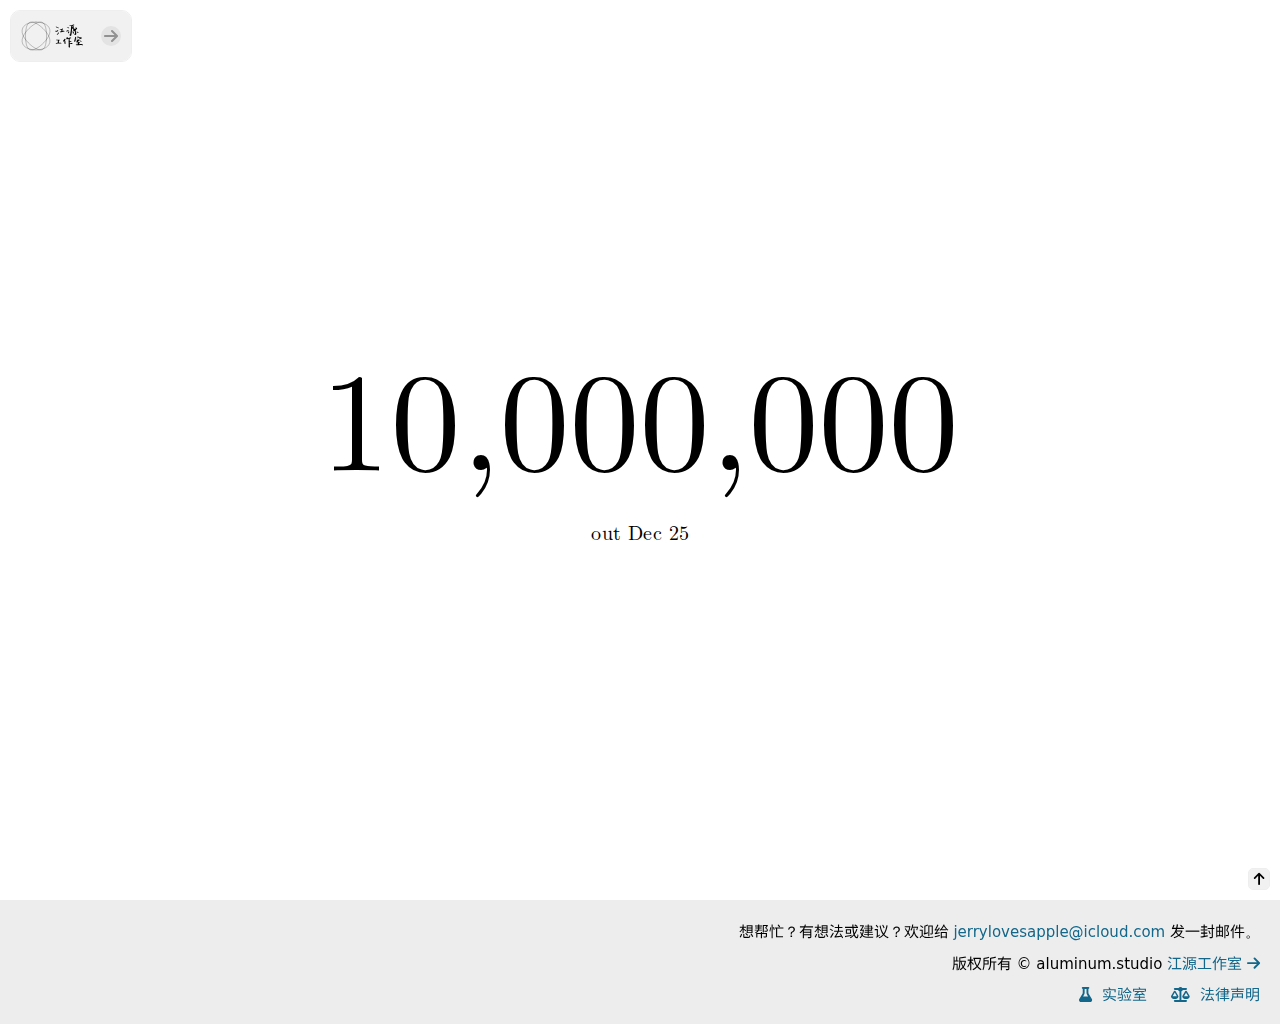
==== commit c02c3368: "Updated Dec 19 2024" ====
--- a/index.html
+++ b/index.html
@@ -4,7 +4,7 @@
 <head>
     <meta charset="UTF-8">
     <meta name="viewport" content="width=device-width, initial-scale=1.0">
-    <title>pol.jerryly.top</title>
+    <title>10,000,000</title>
     <script src="./static/js/jquery-3.7.1.js"></script>
     <script src="./static/js/include.js"></script>
     <script src="./static/js/loader.js"></script>
@@ -27,12 +27,10 @@
 
     <div id="suspended-notice">
         <span id="suspended-notice-info">
-            <b>泊秦淮&emsp;唐·杜牧</b><br>
-            烟笼寒水月笼沙　　夜泊秦淮近酒家<br>
-            商女不知亡国恨　　隔江犹唱后庭花<br><br>
+            10,000,000
         </span>
-        <span id="suspended-notice-info">
-            本站已暂停运营，四年后再见
+        <span id="suspended-notice-text">
+            out Dec 25
         </span>
     </div>
 
--- a/static/css/index.css
+++ b/static/css/index.css
@@ -1,3 +1,17 @@
+@font-face {
+    font-family: 'Computer Modern Serif';
+    font-style: normal;
+    font-weight: normal;
+    src: url(../fonts/CMU\ Serif\ Roman.woff2);
+}
+
+@font-face {
+    font-family: 'Computer Modern Serif';
+    font-style: italic;
+    font-weight: normal;
+    src: url(../fonts/CMU\ Serif\ Italic.woff2);
+}
+
 #suspended-notice {
     width: 100vw;
     height: 100vh;
@@ -9,14 +23,16 @@
 }
 
 #suspended-notice-text {
+    font-family: 'Computer Modern Serif', 'Inter', 'Source Han Sans', system-ui, -apple-system, BlinkMacSystemFont, 'Segoe UI', Roboto, Oxygen, Ubuntu, Cantarell, 'Open Sans', 'Helvetica Neue', sans-serif;
     text-align: center;
-    font-size: 100px;
+    font-size: 20px;
     margin: 10px;
 }
 
 #suspended-notice-info {
-    font-family: 'Inter', 'Source Han Sans', system-ui, -apple-system, BlinkMacSystemFont, 'Segoe UI', Roboto, Oxygen, Ubuntu, Cantarell, 'Open Sans', 'Helvetica Neue', sans-serif;
+    font-family: 'Computer Modern Serif', 'Inter', 'Source Han Sans', system-ui, -apple-system, BlinkMacSystemFont, 'Segoe UI', Roboto, Oxygen, Ubuntu, Cantarell, 'Open Sans', 'Helvetica Neue', sans-serif;
     font-weight: normal;
-    font-size: 20px;
+    font-size: 140px;
     text-align: center;
+    word-break: break-all;
 }